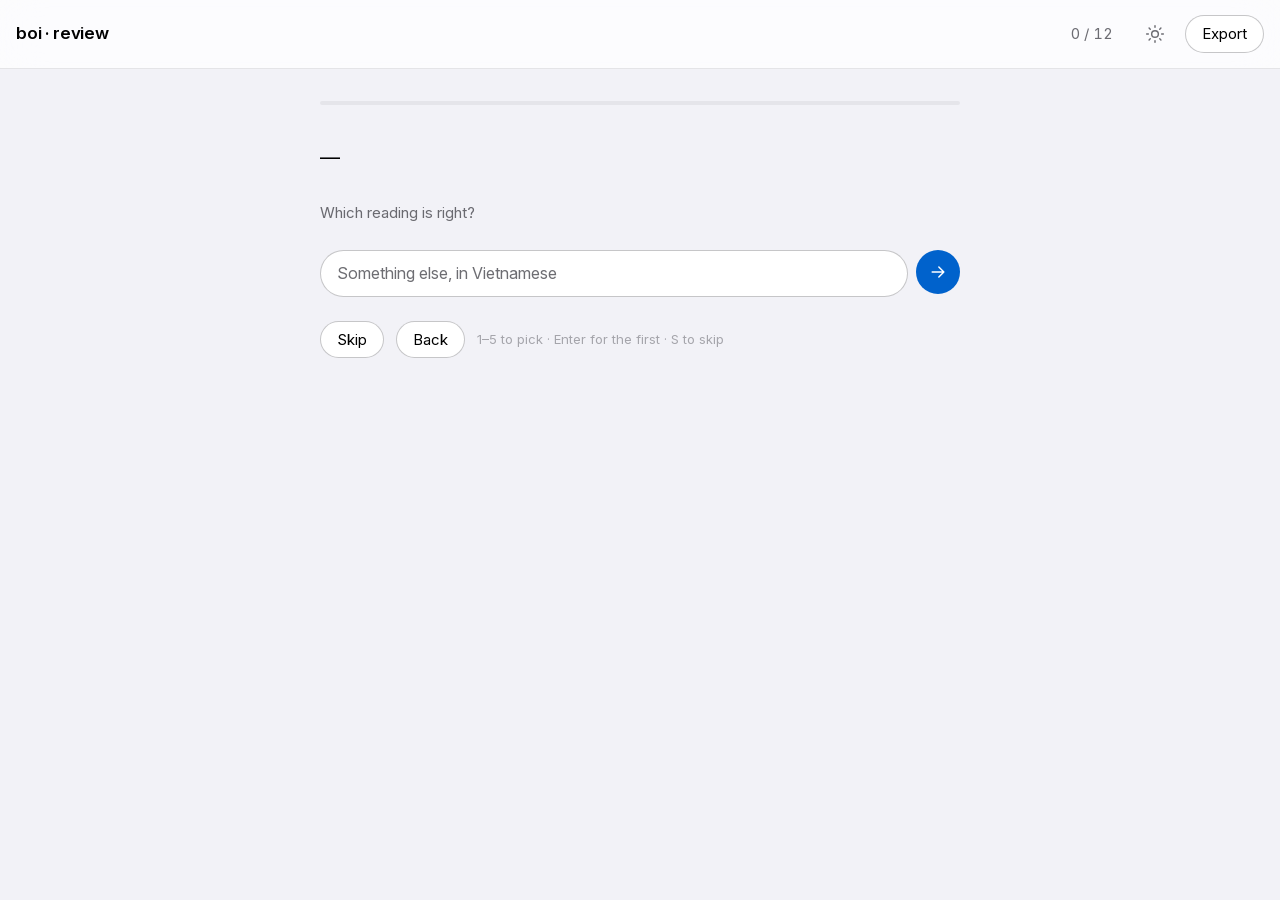
==== app/review/index.html @ c4fe8d54 "A review tool, because I cannot do the reviewing The sheet needs a native ear and I do not have one." ====
<!DOCTYPE html>
<html lang="en">
<head>
<meta charset="utf-8">
<meta name="viewport" content="width=device-width, initial-scale=1">
<title>boi · review</title>
<meta name="color-scheme" content="light dark">
<meta name="theme-color" content="#f2f2f7" media="(prefers-color-scheme: light)">
<meta name="theme-color" content="#000000" media="(prefers-color-scheme: dark)">
<link rel="preload" href="../fonts/inter-vi.woff2" as="font" type="font/woff2" crossorigin>
<link rel="stylesheet" href="../styles/tokens.css">
<link rel="stylesheet" href="../styles/app.css">
<link rel="stylesheet" href="./review.css">
<link rel="icon" href="data:image/svg+xml,<svg xmlns='http://www.w3.org/2000/svg' viewBox='0 0 32 32'><text y='25' x='3' font-size='26' font-family='-apple-system,system-ui,sans-serif' font-weight='600'>b</text></svg>">
</head>
<body>

<header class="toolbar">
  <h1 class="wordmark">boi · review</h1>
  <p class="progress"><output id="count">0 / 0</output></p>
  <button type="button" class="icon-button" id="theme" data-theme="auto" aria-label="Appearance: auto. Change it.">
    <svg viewBox="0 0 24 24" fill="none" stroke="currentColor" stroke-width="1.75" stroke-linecap="round" stroke-linejoin="round" aria-hidden="true">
      <circle cx="12" cy="12" r="4"/>
      <path d="M12 2v2m0 16v2M4.9 4.9l1.4 1.4m11.4 11.4 1.4 1.4M2 12h2m16 0h2M4.9 19.1l1.4-1.4M17.7 6.3l1.4-1.4"/>
    </svg>
  </button>
  <button type="button" class="chip" id="export">Export</button>
</header>

<div class="scroll-edge" aria-hidden="true"></div>

<main>
  <div class="bar"><div id="fill"></div></div>

  <section id="card" class="card" aria-live="polite">
    <p class="tagline"><span id="tags"></span></p>
    <h2 id="word">—</h2>
    <p class="phones" id="phones"></p>

    <p class="prompt">Which reading is right?</p>
    <ul class="choices" id="choices"></ul>

    <form id="other" class="other">
      <label class="visually-hidden" for="custom">Something else</label>
      <input id="custom" type="text" lang="vi" spellcheck="false" placeholder="Something else, in Vietnamese">
      <button type="submit" class="submit" aria-label="Use this reading">
        <svg viewBox="0 0 24 24" fill="none" stroke="currentColor" stroke-width="1.75" stroke-linecap="round" stroke-linejoin="round" aria-hidden="true"><path d="M5 12h14M13 6l6 6-6 6"/></svg>
      </button>
    </form>
    <p class="error" id="error" hidden></p>

    <div class="row">
      <button type="button" class="chip" id="skip">Skip</button>
      <button type="button" class="chip" id="back">Back</button>
      <span class="hint">1–5 to pick · Enter for the first · S to skip</span>
    </div>
  </section>

  <section id="done" class="card" hidden>
    <h2>That is the sheet</h2>
    <p class="state">Export it, drop it over <code>data/review/sheet_001.csv</code>, then run
      <code>uv run scripts/merge_review.py data/review/sheet_001.csv</code>.</p>
    <button type="button" class="chip" id="export2">Export</button>
  </section>
</main>

<script src="./review.js" type="module"></script>
</body>
</html>
---- app/styles/tokens.css ----
/* Design tokens, resolved from the owner's Notion UIUX spec (SPEC-001 Core).
   Values are Apple's published system colours and iOS text styles. Four
   colour variants: light, dark, and each at increased contrast. See
   docs/DESIGN.md. Nothing below is used directly by components except through
   a semantic name. */

:root {
  /* Type ------------------------------------------------------------ */
  --font-ui: -apple-system, BlinkMacSystemFont, "Inter", system-ui, sans-serif;
  --font-mono: ui-monospace, SFMono-Regular, Menlo, Consolas, monospace;

  /* Apple iOS text styles. size / line-height / weight / tracking */
  --text-display: clamp(2.5rem, 7.5vw, 4.25rem);
  --leading-display: 1.04;
  --tracking-display: -0.03em;

  --text-large-title: 2.125rem;  --leading-large-title: 1.206;
  --text-title-1: 1.75rem;       --leading-title-1: 1.214;
  --text-title-2: 1.375rem;      --leading-title-2: 1.273;
  --text-title-3: 1.25rem;       --leading-title-3: 1.25;
  --text-headline: 1.0625rem;    --leading-headline: 1.294;
  --text-body: 1.0625rem;        --leading-body: 1.294;
  --text-callout: 1rem;          --leading-callout: 1.3125;
  --text-subheadline: 0.9375rem; --leading-subheadline: 1.333;
  --text-footnote: 0.8125rem;    --leading-footnote: 1.385;
  --text-caption-1: 0.75rem;     --leading-caption-1: 1.333;
  --text-caption-2: 0.6875rem;   --leading-caption-2: 1.182;

  /* Space: base 4, rhythm 8 ----------------------------------------- */
  --space-1: 0.25rem;  --space-2: 0.5rem;  --space-3: 0.75rem;
  --space-4: 1rem;     --space-6: 1.5rem;  --space-8: 2rem;
  --space-12: 3rem;    --space-16: 4rem;

  /* Radius. Children are concentric: parent radius minus padding ----- */
  --radius-capsule: 999px;
  --radius-card: 0.75rem;
  --radius-container: 1.25rem;
  --radius-input: 1.75rem;

  /* Motion ----------------------------------------------------------- */
  --ease: cubic-bezier(0.32, 0.72, 0, 1);
  --duration-state: 180ms;
  --duration-enter: 280ms;
  --duration-moment: 420ms;

  --measure: 42rem;
}

/* Light ------------------------------------------------------------- */
:root {
  color-scheme: light;
  --bg: #f2f2f7;
  --bg-elevated: #ffffff;
  --bg-sunken: #e5e5ea;
  --label: #000000;
  /* Apple's secondaryLabel is 0.6, which measures 3.45:1 on white and fails
     WCAG AA for body and placeholder text. SPEC-001 puts accessibility above
     every other rule, so light mode uses 0.75 (5.2:1). Dark mode keeps
     Apple's 0.6, which already measures 6.0:1 on #1C1C1E. */
  --label-secondary: rgba(60, 60, 67, 0.75);
  --label-tertiary: rgba(60, 60, 67, 0.42);
  --separator: rgba(60, 60, 67, 0.29);
  /* Three accent roles, split by what WCAG asks of each. --accent is
     Apple's systemBlue and is used only for non-text UI (rings, borders),
     where 3:1 is the bar. White text on that blue measures 4.02:1, and blue
     text on white 4.02:1, so both fall to darker measured values. */
  --accent: #007aff;
  --accent-text: #0040dd;   /* 7.56:1 on white */
  --accent-fill: #0062cc;   /* white on it, 5.80:1 */
  --accent-wash: rgba(0, 122, 255, 0.1);
  --destructive: #ff3b30;
  --destructive-wash: rgba(255, 59, 48, 0.1);
  --success: #34c759;
  --warning: #ff9500;
  --warning-wash: rgba(255, 149, 0, 0.14);
  --warning-label: #8a4b00;

  --material: rgba(255, 255, 255, 0.72);
  --material-opaque: #f7f7fa;
  --material-border: rgba(60, 60, 67, 0.12);
  --popover-border: transparent;

  --shadow-1: 0 1px 2px rgba(0, 0, 0, 0.04), 0 1px 1px rgba(0, 0, 0, 0.03);
  --shadow-2: 0 1px 3px rgba(0, 0, 0, 0.06), 0 8px 24px -8px rgba(0, 0, 0, 0.1);
  --shadow-3: 0 2px 6px rgba(0, 0, 0, 0.08), 0 16px 48px -12px rgba(0, 0, 0, 0.18);
}

@media (prefers-contrast: more) {
  :root {
    --label-secondary: rgba(60, 60, 67, 0.88);
    --label-tertiary: rgba(60, 60, 67, 0.56);
    --separator: rgba(60, 60, 67, 0.42);
    --accent: #0040dd;
    --accent-text: #00309f;
    --accent-fill: #00309f;
    --accent-wash: rgba(0, 64, 221, 0.12);
    --destructive: #d70015;
    --success: #248a3d;
    --warning: #c93400;
    --warning-label: #7a2000;
    --material-border: rgba(60, 60, 67, 0.3);
    --popover-border: rgba(60, 60, 67, 0.3);
  }
}

/* Dark -------------------------------------------------------------- */
@media (prefers-color-scheme: dark) {
  :root {
    color-scheme: dark;
    --bg: #000000;
    --bg-elevated: #1c1c1e;
    --bg-sunken: #2c2c2e;
    --label: #ffffff;
    --label-secondary: rgba(235, 235, 245, 0.6);
    --label-tertiary: rgba(235, 235, 245, 0.3);
    --separator: rgba(84, 84, 88, 0.65);
    --accent: #0a84ff;
    --accent-text: #0a84ff;   /* 4.66:1 on #1c1c1e */
    --accent-fill: #0062cc;   /* white on it, 5.80:1 */
    --accent-wash: rgba(10, 132, 255, 0.18);
    --destructive: #ff453a;
    --destructive-wash: rgba(255, 69, 58, 0.18);
    --success: #30d158;
    --warning: #ff9f0a;
    --warning-wash: rgba(255, 159, 10, 0.18);
    --warning-label: #ffc46b;

    --material: rgba(28, 28, 30, 0.72);
    --material-opaque: #161618;
    --material-border: rgba(235, 235, 245, 0.12);
    --popover-border: rgba(235, 235, 245, 0.14);

    --shadow-1: 0 1px 2px rgba(0, 0, 0, 0.5);
    --shadow-2: 0 1px 3px rgba(0, 0, 0, 0.6), 0 8px 24px -8px rgba(0, 0, 0, 0.7);
    --shadow-3: 0 2px 6px rgba(0, 0, 0, 0.7), 0 16px 48px -12px rgba(0, 0, 0, 0.8);
  }

  @media (prefers-contrast: more) {
    :root {
      --label-secondary: rgba(235, 235, 245, 0.74);
      --label-tertiary: rgba(235, 235, 245, 0.48);
      --separator: rgba(235, 235, 245, 0.78);
      --accent: #409cff;
      --accent-text: #409cff;
      --accent-fill: #0052ab;
      --accent-wash: rgba(64, 156, 255, 0.22);
      --destructive: #ff6961;
      --success: #30db5b;
      --warning: #ffb340;
      --warning-label: #ffd79a;
      --material-border: rgba(235, 235, 245, 0.3);
      --popover-border: rgba(235, 235, 245, 0.3);
    }
  }
}

/* Manual override from the toolbar, same values as the queries above. */
:root[data-theme="light"] { color-scheme: light; }
:root[data-theme="dark"] {
  color-scheme: dark;
  --bg: #000000;
  --bg-elevated: #1c1c1e;
  --bg-sunken: #2c2c2e;
  --label: #ffffff;
  --label-secondary: rgba(235, 235, 245, 0.6);
  --label-tertiary: rgba(235, 235, 245, 0.3);
  --separator: rgba(84, 84, 88, 0.65);
  --accent: #0a84ff;
  --accent-text: #0a84ff;
  --accent-fill: #0062cc;
  --accent-wash: rgba(10, 132, 255, 0.18);
  --destructive: #ff453a;
  --destructive-wash: rgba(255, 69, 58, 0.18);
  --success: #30d158;
  --warning: #ff9f0a;
  --warning-wash: rgba(255, 159, 10, 0.18);
  --warning-label: #ffc46b;
  --material: rgba(28, 28, 30, 0.72);
  --material-opaque: #161618;
  --material-border: rgba(235, 235, 245, 0.12);
  --popover-border: rgba(235, 235, 245, 0.14);
  --shadow-1: 0 1px 2px rgba(0, 0, 0, 0.5);
  --shadow-2: 0 1px 3px rgba(0, 0, 0, 0.6), 0 8px 24px -8px rgba(0, 0, 0, 0.7);
  --shadow-3: 0 2px 6px rgba(0, 0, 0, 0.7), 0 16px 48px -12px rgba(0, 0, 0, 0.8);
}
---- app/styles/app.css ----
@font-face {
  font-family: "Inter";
  font-style: normal;
  font-weight: 100 900;
  font-display: swap;
  src: url("../fonts/inter-vi.woff2") format("woff2");
}

*, *::before, *::after { box-sizing: border-box; }

[hidden] { display: none !important; }

html { -webkit-text-size-adjust: 100%; }

body {
  margin: 0;
  min-height: 100dvh;
  display: flex;
  flex-direction: column;
  background: var(--bg);
  color: var(--label);
  font-family: var(--font-ui);
  font-size: var(--text-body);
  line-height: var(--leading-body);
  font-feature-settings: "ss01";
  -webkit-font-smoothing: antialiased;
}

/* Browser surfaces belong to the design, not to the browser. */
::selection { background: var(--accent-wash); color: var(--label); }
:where(input, textarea) { caret-color: var(--accent); }
:where(a, button, input, [tabindex]):focus-visible {
  outline: 2px solid var(--accent);
  outline-offset: 2px;
  border-radius: var(--radius-capsule);
}
* { scrollbar-width: thin; scrollbar-color: var(--label-tertiary) transparent; }
::-webkit-scrollbar { width: 11px; height: 11px; }
::-webkit-scrollbar-thumb {
  background: var(--label-tertiary);
  border: 3px solid transparent;
  border-radius: var(--radius-capsule);
  background-clip: content-box;
}
::-webkit-scrollbar-thumb:hover { background: var(--label-secondary); background-clip: content-box; }

.visually-hidden {
  position: absolute; width: 1px; height: 1px; margin: -1px;
  padding: 0; overflow: hidden; clip-path: inset(50%); white-space: nowrap;
}

/* Toolbar: the one glass element on the page ------------------------- */
.toolbar {
  position: sticky;
  top: 0;
  z-index: 20;
  display: flex;
  align-items: center;
  gap: var(--space-2);
  padding: var(--space-3) var(--space-4);
  background: var(--material-opaque);
  border-bottom: 1px solid var(--material-border);
}

@supports (backdrop-filter: blur(1px)) {
  .toolbar {
    background: var(--material);
    backdrop-filter: blur(20px) saturate(180%);
    -webkit-backdrop-filter: blur(20px) saturate(180%);
  }
}

@media (prefers-reduced-transparency: reduce) {
  .toolbar { background: var(--material-opaque); backdrop-filter: none; -webkit-backdrop-filter: none; }
}

.wordmark {
  margin: 0 auto 0 0;
  font-size: var(--text-headline);
  font-weight: 600;
  letter-spacing: -0.01em;
}

/* Scroll edge effect: content fades out under the bar. */
.scroll-edge {
  position: sticky;
  top: calc(var(--space-3) * 2 + var(--leading-headline) * var(--text-headline));
  z-index: 10;
  height: var(--space-6);
  margin-bottom: calc(var(--space-6) * -1);
  background: linear-gradient(var(--bg), transparent);
  pointer-events: none;
}

/* Controls ----------------------------------------------------------- */
.icon-button {
  display: inline-grid;
  place-items: center;
  width: 44px;
  height: 44px;
  padding: 0;
  border: 0;
  border-radius: var(--radius-capsule);
  background: transparent;
  color: var(--label-secondary);
  cursor: pointer;
  transition: background var(--duration-state) var(--ease),
              color var(--duration-state) var(--ease);
}
.icon-button:hover { background: var(--accent-wash); color: var(--accent-text); }
.icon-button:active { transform: scale(0.94); }
.icon-button svg { width: 20px; height: 20px; }

main {
  flex: 1 0 auto;
  width: 100%;
  max-width: var(--measure);
  margin-inline: auto;
  padding: var(--space-8) var(--space-4) var(--space-12);
}

/* Search ------------------------------------------------------------- */
.search { position: relative; }

.search-field {
  display: flex;
  align-items: center;
  gap: var(--space-2);
  padding: var(--space-2) var(--space-2) var(--space-2) var(--space-4);
  background: var(--bg-elevated);
  border: 1px solid var(--separator);
  border-radius: var(--radius-input);
  box-shadow: var(--shadow-1);
  transition: border-color var(--duration-state) var(--ease),
              box-shadow var(--duration-state) var(--ease);
}
.search-field:focus-within {
  border-color: var(--accent);
  box-shadow: var(--shadow-1), 0 0 0 4px var(--accent-wash);
}
.search-field > svg { flex: none; width: 20px; height: 20px; color: var(--label-secondary); }

#word {
  flex: 1 1 auto;
  min-width: 0;
  padding: var(--space-2) 0;
  border: 0;
  background: none;
  color: inherit;
  font: inherit;
  font-size: var(--text-title-3);
}
#word::placeholder { color: var(--label-secondary); }
#word:focus { outline: none; }

/* Concentric: field radius 28 minus 8 padding = 20 */
.submit {
  flex: none;
  display: inline-grid;
  place-items: center;
  width: 44px;
  height: 44px;
  border: 0;
  border-radius: calc(var(--radius-input) - var(--space-2));
  background: var(--accent-fill);
  color: #fff;
  cursor: pointer;
  transition: opacity var(--duration-state) var(--ease),
              transform var(--duration-state) var(--ease);
}
.submit:hover { opacity: 0.88; }
.submit:active { transform: scale(0.94); }
.submit:disabled { background: var(--bg-sunken); color: var(--label-tertiary); cursor: default; }
.submit svg { width: 20px; height: 20px; }

/* Suggestions -------------------------------------------------------- */
.suggestions {
  position: absolute;
  inset-inline: 0;
  top: calc(100% + var(--space-2));
  z-index: 15;
  margin: 0;
  padding: var(--space-1);
  list-style: none;
  max-height: 17rem;
  overflow-y: auto;
  overscroll-behavior: contain;
  background: var(--bg-elevated);
  border: 1px solid var(--popover-border);
  border-radius: var(--radius-container);
  box-shadow: var(--shadow-3);
}
.suggestions:not([hidden]) { animation: lift var(--duration-enter) var(--ease); }
.suggestions li {
  display: flex;
  align-items: baseline;
  gap: var(--space-3);
  /* Concentric: container 20 minus 4 padding = 16 */
  padding: var(--space-2) var(--space-3);
  border-radius: calc(var(--radius-container) - var(--space-1));
  cursor: pointer;
}
.suggestions li[aria-selected="true"] { background: var(--accent-wash); }
.suggestions .s-word { font-weight: 500; }
.suggestions .s-read { margin-left: auto; color: var(--label-secondary); font-size: var(--text-subheadline); }

/* Examples (empty state) --------------------------------------------- */
.examples { margin-top: var(--space-8); }
.examples p { margin: 0 0 var(--space-3); color: var(--label-secondary); font-size: var(--text-subheadline); }
.chips { display: flex; flex-wrap: wrap; gap: var(--space-2); margin: 0; padding: 0; list-style: none; }
.chip {
  padding: var(--space-2) var(--space-4);
  min-height: 36px;
  border: 1px solid var(--separator);
  border-radius: var(--radius-capsule);
  background: var(--bg-elevated);
  color: var(--label);
  font: inherit;
  font-size: var(--text-subheadline);
  cursor: pointer;
  transition: background var(--duration-state) var(--ease),
              border-color var(--duration-state) var(--ease);
}
.chip:hover { background: var(--accent-wash); border-color: var(--accent); color: var(--accent-text); }

/* Result ------------------------------------------------------------- */
.result { margin-top: var(--space-8); }

.reading {
  margin: 0;
  font-size: var(--text-display);
  line-height: var(--leading-display);
  letter-spacing: var(--tracking-display);
  font-weight: 600;
  text-wrap: balance;
}

.syllables {
  display: flex;
  flex-wrap: wrap;
  gap: var(--space-2);
  margin: var(--space-6) 0 0;
  padding: 0;
  list-style: none;
}
.syllable {
  padding: var(--space-2) var(--space-4);
  background: var(--bg-elevated);
  border: 1px solid var(--separator);
  border-radius: var(--radius-card);
  text-align: center;
  transition: background var(--duration-state) var(--ease),
              border-color var(--duration-state) var(--ease);
}
.syllable:hover { background: var(--accent-wash); border-color: var(--accent); }
.syllable b { display: block; font-size: var(--text-title-3); font-weight: 600; }
.syllable span {
  display: block;
  margin-top: var(--space-1);
  color: var(--label-secondary);
  font-size: var(--text-caption-1);
}

/* The other reading, quiet but in the open. */
.second {
  display: flex;
  flex-wrap: wrap;
  align-items: center;
  gap: var(--space-3);
  margin-top: var(--space-4);
  color: var(--label-secondary);
  font-size: var(--text-subheadline);
}
.second button {
  min-height: 36px;
  padding: var(--space-1) var(--space-4);
  border: 1px solid var(--separator);
  border-radius: var(--radius-capsule);
  background: var(--bg-elevated);
  color: var(--label);
  font: inherit;
  font-size: var(--text-callout);
  cursor: pointer;
  transition: background var(--duration-state) var(--ease),
              border-color var(--duration-state) var(--ease);
}
.second button:hover { background: var(--accent-wash); border-color: var(--accent); color: var(--accent-text); }

/* Emphasis is a wash plus same-tone text, never a rule or a symbol. */
.note {
  display: flex;
  flex-wrap: wrap;
  align-items: baseline;
  gap: var(--space-2);
  margin-top: var(--space-6);
  padding: var(--space-3) var(--space-4);
  border-radius: var(--radius-card);
  font-size: var(--text-subheadline);
}
.note--agree { background: var(--accent-wash); color: var(--accent-text); }
.note--differ { background: var(--warning-wash); color: var(--warning-label); }
.note--spelled { background: var(--bg-sunken); color: var(--label-secondary); }
.note b { font-weight: 600; }
.note .note-label { font-weight: 500; }

/* Source panel ------------------------------------------------------- */
.source { margin-top: var(--space-6); }
.source summary {
  display: flex;
  align-items: center;
  gap: var(--space-2);
  padding: var(--space-2) 0;
  min-height: 44px;
  color: var(--label-secondary);
  font-size: var(--text-subheadline);
  cursor: pointer;
  list-style: none;
}
.source summary::-webkit-details-marker { display: none; }
.source summary:hover { color: var(--accent-text); }
.source summary svg { width: 16px; height: 16px; transition: transform var(--duration-state) var(--ease); }
.source[open] summary svg { transform: rotate(90deg); }

.source dl {
  display: grid;
  grid-template-columns: minmax(6rem, auto) 1fr;
  gap: var(--space-3) var(--space-4);
  margin: var(--space-2) 0 0;
  padding: var(--space-4);
  background: var(--bg-elevated);
  border: 1px solid var(--separator);
  border-radius: var(--radius-card);
  font-size: var(--text-subheadline);
}
.source dt { color: var(--label-secondary); }
.source dd { margin: 0; }
.source .phones { font-family: var(--font-mono); font-variant-numeric: tabular-nums; letter-spacing: 0.01em; }
.source .alts { display: flex; flex-wrap: wrap; gap: var(--space-2); }
.source .alts button {
  padding: var(--space-1) var(--space-3);
  border: 1px solid var(--separator);
  border-radius: var(--radius-capsule);
  background: none;
  color: inherit;
  font: inherit;
  font-size: var(--text-footnote);
  cursor: pointer;
}
.source .alts button:hover { background: var(--accent-wash); border-color: var(--accent); color: var(--accent-text); }
.source .tags { color: var(--label-secondary); font-family: var(--font-mono); font-size: var(--text-footnote); }

/* Empty, missing and loading ----------------------------------------- */
.state {
  margin-top: var(--space-8);
  max-width: 48ch;
  color: var(--label-secondary);
  font-size: var(--text-callout);
  line-height: 1.5;
}
.state b { color: var(--label); font-weight: 600; }

.skeleton {
  height: calc(var(--text-display) * var(--leading-display));
  border-radius: var(--radius-card);
  background: linear-gradient(90deg, var(--bg-sunken) 25%, var(--bg-elevated) 50%, var(--bg-sunken) 75%);
  background-size: 200% 100%;
  animation: sweep 1.2s linear infinite;
}

footer {
  flex: none;
  width: 100%;
  max-width: var(--measure);
  margin: var(--space-12) auto 0;
  padding: var(--space-6) var(--space-4) var(--space-8);
  border-top: 1px solid var(--separator);
  color: var(--label-secondary);
  font-size: var(--text-footnote);
  line-height: 1.5;
}
footer p { margin: 0 0 var(--space-2); max-width: 60ch; }
footer #count { font-variant-numeric: tabular-nums; }
footer a {
  display: inline-block;
  padding-block: var(--space-1);
  color: var(--accent-text);
  text-underline-offset: 0.2em;
}

/* The one authored moment: the result composing ---------------------- */
@keyframes rise {
  from { opacity: 0; transform: translateY(8px); }
  to { opacity: 1; transform: none; }
}
@keyframes sharpen {
  from { opacity: 0; filter: blur(6px); transform: translateY(6px); }
  to { opacity: 1; filter: blur(0); transform: none; }
}
@keyframes lift {
  from { opacity: 0; transform: translateY(-4px) scale(0.98); }
  to { opacity: 1; transform: none; }
}
@keyframes sweep { to { background-position: -200% 0; } }

.result[data-fresh] .reading { animation: rise var(--duration-moment) var(--ease) both; }
.result[data-fresh] .syllable {
  animation: sharpen var(--duration-moment) var(--ease) both;
  animation-delay: calc(var(--i) * 55ms + 90ms);
}
.result[data-fresh] .second,
.result[data-fresh] .note,
.result[data-fresh] .source { animation: rise var(--duration-enter) var(--ease) both; animation-delay: 240ms; }

@media (prefers-reduced-motion: reduce) {
  *, *::before, *::after {
    animation-duration: 120ms !important;
    animation-delay: 0ms !important;
    transition-duration: 120ms !important;
  }
  @keyframes rise { from { opacity: 0; } to { opacity: 1; } }
  @keyframes sharpen { from { opacity: 0; } to { opacity: 1; } }
  @keyframes lift { from { opacity: 0; } to { opacity: 1; } }
  .skeleton { animation: none; }
  .icon-button:active, .submit:active { transform: none; }
}

@media (max-width: 30rem) {
  main { padding-top: var(--space-6); }
  .syllable { flex: 1 1 auto; }
  .source dl { grid-template-columns: 1fr; gap: var(--space-1) 0; }
  .source dt { margin-top: var(--space-2); }
}
---- app/review/review.css ----
.progress { margin: 0 var(--space-3) 0 0; color: var(--label-secondary); font-size: var(--text-subheadline); font-variant-numeric: tabular-nums; }

.bar { height: 4px; border-radius: var(--radius-capsule); background: var(--bg-sunken); overflow: hidden; }
.bar > div { height: 100%; width: 0; background: var(--accent); transition: width var(--duration-enter) var(--ease); }

.card { margin-top: var(--space-8); }
.tagline { margin: 0 0 var(--space-2); color: var(--label-secondary); font-family: var(--font-mono); font-size: var(--text-footnote); }
.card h2 { margin: 0; font-size: var(--text-large-title); line-height: var(--leading-large-title); letter-spacing: -0.02em; }
.phones { margin: var(--space-2) 0 0; color: var(--label-secondary); font-family: var(--font-mono); font-size: var(--text-subheadline); font-variant-numeric: tabular-nums; }
.prompt { margin: var(--space-6) 0 var(--space-3); color: var(--label-secondary); font-size: var(--text-subheadline); }

.choices { display: grid; gap: var(--space-2); margin: 0; padding: 0; list-style: none; }
.choices button {
  display: flex; align-items: baseline; gap: var(--space-3); width: 100%;
  min-height: 52px; padding: var(--space-3) var(--space-4);
  border: 1px solid var(--separator); border-radius: var(--radius-card);
  background: var(--bg-elevated); color: var(--label); font: inherit;
  font-size: var(--text-title-3); text-align: left; cursor: pointer;
  transition: background var(--duration-state) var(--ease), border-color var(--duration-state) var(--ease);
}
.choices button:hover { background: var(--accent-wash); border-color: var(--accent); }
.choices kbd {
  flex: none; min-width: 1.5rem; padding: 2px 6px; border-radius: 6px;
  background: var(--bg-sunken); color: var(--label-secondary);
  font: inherit; font-size: var(--text-caption-1); text-align: center;
}
.choices .note { margin-left: auto; color: var(--label-secondary); font-size: var(--text-footnote); }

.other { display: flex; gap: var(--space-2); margin-top: var(--space-4); }
.other input {
  flex: 1; min-width: 0; padding: var(--space-3) var(--space-4);
  border: 1px solid var(--separator); border-radius: var(--radius-capsule);
  background: var(--bg-elevated); color: inherit; font: inherit; font-size: var(--text-callout);
}
.other input::placeholder { color: var(--label-secondary); }
.other input:focus { outline: none; border-color: var(--accent); box-shadow: 0 0 0 4px var(--accent-wash); }
.other .submit { border-radius: var(--radius-capsule); }

.error { margin: var(--space-3) 0 0; padding: var(--space-3) var(--space-4); border-radius: var(--radius-card); background: var(--destructive-wash); color: var(--destructive); font-size: var(--text-subheadline); }

.row { display: flex; flex-wrap: wrap; align-items: center; gap: var(--space-3); margin-top: var(--space-6); }
.hint { color: var(--label-tertiary); font-size: var(--text-footnote); }
.card code { font-family: var(--font-mono); font-size: 0.92em; }
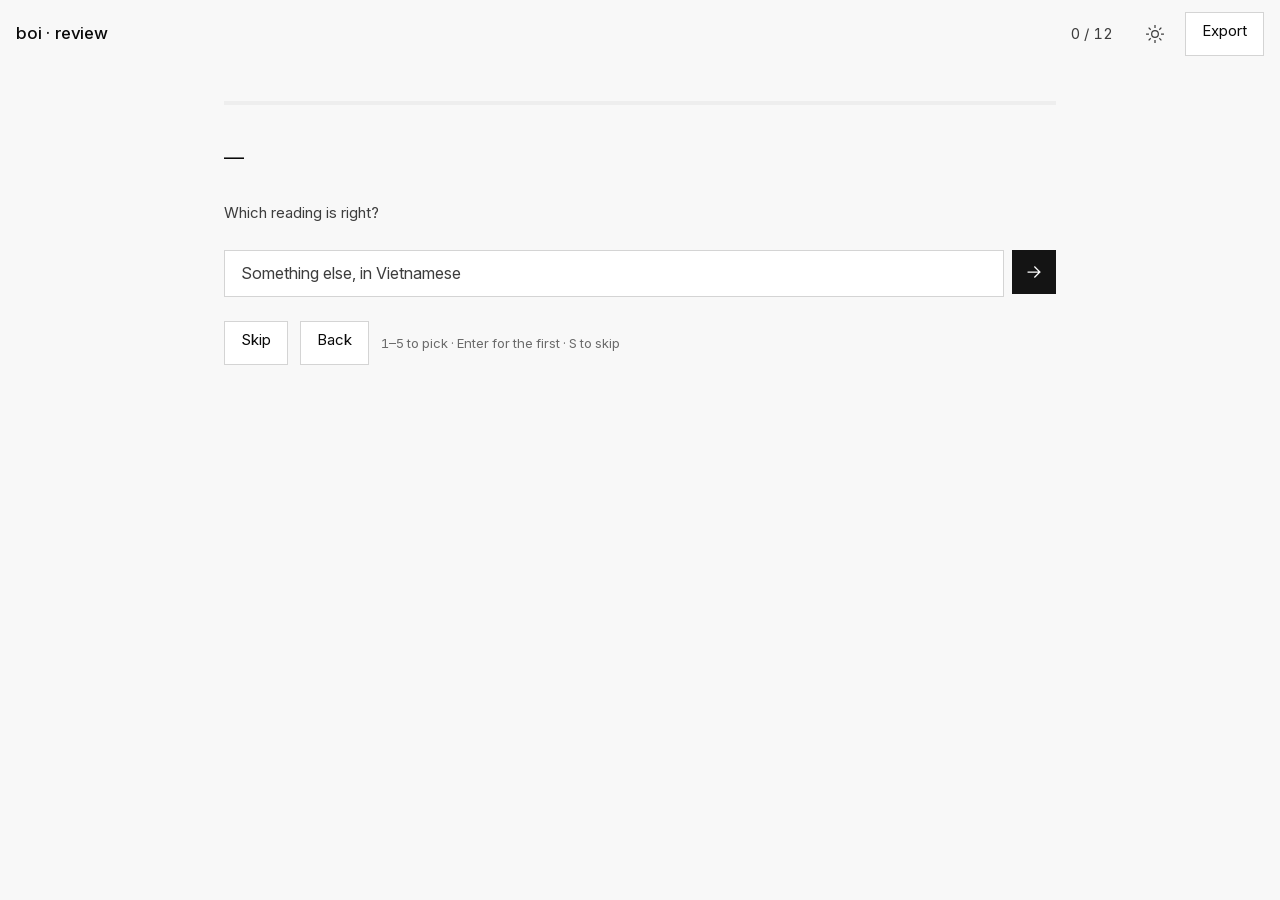
==== commit c177d2d1: "feat(app): adopt the flat ledger look of the QE apps The page and the review tool now look like the " ====
--- a/app/review/index.html
+++ b/app/review/index.html
@@ -5,7 +5,7 @@
 <meta name="viewport" content="width=device-width, initial-scale=1">
 <title>boi · review</title>
 <meta name="color-scheme" content="light dark">
-<meta name="theme-color" content="#f2f2f7" media="(prefers-color-scheme: light)">
+<meta name="theme-color" content="#f8f8f8" media="(prefers-color-scheme: light)">
 <meta name="theme-color" content="#000000" media="(prefers-color-scheme: dark)">
 <link rel="preload" href="../fonts/inter-vi.woff2" as="font" type="font/woff2" crossorigin>
 <link rel="stylesheet" href="../styles/tokens.css">
@@ -19,15 +19,13 @@
   <h1 class="wordmark">boi · review</h1>
   <p class="progress"><output id="count">0 / 0</output></p>
   <button type="button" class="icon-button" id="theme" data-theme="auto" aria-label="Appearance: auto. Change it.">
-    <svg viewBox="0 0 24 24" fill="none" stroke="currentColor" stroke-width="1.75" stroke-linecap="round" stroke-linejoin="round" aria-hidden="true">
+    <svg viewBox="0 0 24 24" fill="none" stroke="currentColor" stroke-width="1.5" stroke-linecap="square" stroke-linejoin="miter" aria-hidden="true">
       <circle cx="12" cy="12" r="4"/>
       <path d="M12 2v2m0 16v2M4.9 4.9l1.4 1.4m11.4 11.4 1.4 1.4M2 12h2m16 0h2M4.9 19.1l1.4-1.4M17.7 6.3l1.4-1.4"/>
     </svg>
   </button>
   <button type="button" class="chip" id="export">Export</button>
 </header>
-
-<div class="scroll-edge" aria-hidden="true"></div>
 
 <main>
   <div class="bar"><div id="fill"></div></div>
@@ -44,7 +42,7 @@
       <label class="visually-hidden" for="custom">Something else</label>
       <input id="custom" type="text" lang="vi" spellcheck="false" placeholder="Something else, in Vietnamese">
       <button type="submit" class="submit" aria-label="Use this reading">
-        <svg viewBox="0 0 24 24" fill="none" stroke="currentColor" stroke-width="1.75" stroke-linecap="round" stroke-linejoin="round" aria-hidden="true"><path d="M5 12h14M13 6l6 6-6 6"/></svg>
+        <svg viewBox="0 0 24 24" fill="none" stroke="currentColor" stroke-width="1.5" stroke-linecap="square" stroke-linejoin="miter" aria-hidden="true"><path d="M5 12h14M13 6l6 6-6 6"/></svg>
       </button>
     </form>
     <p class="error" id="error" hidden></p>
--- a/app/styles/tokens.css
+++ b/app/styles/tokens.css
@@ -1,8 +1,9 @@
-/* Design tokens, resolved from the owner's Notion UIUX spec (SPEC-001 Core).
-   Values are Apple's published system colours and iOS text styles. Four
-   colour variants: light, dark, and each at increased contrast. See
-   docs/DESIGN.md. Nothing below is used directly by components except through
-   a semantic name. */
+/* Design tokens. Behaviour follows the owner's Notion UIUX spec (SPEC-001
+   Core, SPEC-002 Web); the look is the flat "achromatic ledger" the owner's
+   QE apps moved to, which replaces SPEC-001's glass and rounded corners:
+   square corners, 1px rules, no glass, no shadow, chrome without colour, one
+   hue for data. Four colour variants: light, dark, and each at increased
+   contrast. See docs/DESIGN.md. Components use only these semantic names. */
 
 :root {
   /* Type ------------------------------------------------------------ */
@@ -31,155 +32,64 @@
   --space-4: 1rem;     --space-6: 1.5rem;  --space-8: 2rem;
   --space-12: 3rem;    --space-16: 4rem;
 
-  /* Radius. Children are concentric: parent radius minus padding ----- */
-  --radius-capsule: 999px;
-  --radius-card: 0.75rem;
-  --radius-container: 1.25rem;
-  --radius-input: 1.75rem;
-
-  /* Motion ----------------------------------------------------------- */
-  --ease: cubic-bezier(0.32, 0.72, 0, 1);
-  --duration-state: 180ms;
-  --duration-enter: 280ms;
-  --duration-moment: 420ms;
+  /* Motion: 120ms for state, 200ms for anything that opens, 280ms at most */
+  --ease: cubic-bezier(0.16, 1, 0.3, 1);
+  --duration-state: 120ms;
+  --duration-enter: 200ms;
+  --duration-moment: 280ms;
 
   --measure: 42rem;
 }
 
-/* Light ------------------------------------------------------------- */
+/* Colour: light-dark() follows color-scheme, which the system sets and the
+   appearance toggle overrides, so one list serves both. */
+:root { color-scheme: light dark; }
+:root[data-theme="light"] { color-scheme: light; }
+:root[data-theme="dark"] { color-scheme: dark; }
+
 :root {
-  color-scheme: light;
-  --bg: #f2f2f7;
-  --bg-elevated: #ffffff;
-  --bg-sunken: #e5e5ea;
-  --label: #000000;
-  /* Apple's secondaryLabel is 0.6, which measures 3.45:1 on white and fails
-     WCAG AA for body and placeholder text. SPEC-001 puts accessibility above
-     every other rule, so light mode uses 0.75 (5.2:1). Dark mode keeps
-     Apple's 0.6, which already measures 6.0:1 on #1C1C1E. */
-  --label-secondary: rgba(60, 60, 67, 0.75);
-  --label-tertiary: rgba(60, 60, 67, 0.42);
-  --separator: rgba(60, 60, 67, 0.29);
-  /* Three accent roles, split by what WCAG asks of each. --accent is
-     Apple's systemBlue and is used only for non-text UI (rings, borders),
-     where 3:1 is the bar. White text on that blue measures 4.02:1, and blue
-     text on white 4.02:1, so both fall to darker measured values. */
-  --accent: #007aff;
-  --accent-text: #0040dd;   /* 7.56:1 on white */
-  --accent-fill: #0062cc;   /* white on it, 5.80:1 */
-  --accent-wash: rgba(0, 122, 255, 0.1);
-  --destructive: #ff3b30;
-  --destructive-wash: rgba(255, 59, 48, 0.1);
-  --success: #34c759;
-  --warning: #ff9500;
-  --warning-wash: rgba(255, 149, 0, 0.14);
-  --warning-label: #8a4b00;
-
-  --material: rgba(255, 255, 255, 0.72);
-  --material-opaque: #f7f7fa;
-  --material-border: rgba(60, 60, 67, 0.12);
-  --popover-border: transparent;
-
-  --shadow-1: 0 1px 2px rgba(0, 0, 0, 0.04), 0 1px 1px rgba(0, 0, 0, 0.03);
-  --shadow-2: 0 1px 3px rgba(0, 0, 0, 0.06), 0 8px 24px -8px rgba(0, 0, 0, 0.1);
-  --shadow-3: 0 2px 6px rgba(0, 0, 0, 0.08), 0 16px 48px -12px rgba(0, 0, 0, 0.18);
+  --bg: light-dark(#f8f8f8, #000000);
+  --bg-elevated: light-dark(#ffffff, #111111);
+  --bg-sunken: light-dark(#eeeeee, #222222);
+  --rule: light-dark(#f0f0f0, #1a1a1a);
+  --separator: light-dark(#e6e6e6, #2e2e2e);
+  --control: light-dark(#d4d4d4, #444444);
+  --label: light-dark(#0a0a0a, #ffffff);
+  --label-secondary: light-dark(#3d3d3d, #b4b4b4);
+  --label-tertiary: light-dark(#6b6b6b, #949494);
+  /* Ink, not a hue: focus rings, the primary button, a selected control. */
+  --accent: light-dark(#141414, #ffffff);
+  --accent-ink: light-dark(#ffffff, #000000);
+  /* The one hue, for the reading and its parts. */
+  --data: light-dark(#1d5fbf, #5b94e8);
+  --data-wash: light-dark(#e8f0fb, #14243d);
+  --destructive: light-dark(#c4242a, #e55870);
+  --destructive-wash: light-dark(#ffedea, #2c1a20);
+  --success: light-dark(#2d7b31, #3fc07a);
+  --success-wash: light-dark(#dcfae5, #172a1d);
+  --warning: light-dark(#92400e, #dfa13e);
+  --warning-wash: light-dark(#fffbeb, #2a2013);
 }
 
 @media (prefers-contrast: more) {
   :root {
-    --label-secondary: rgba(60, 60, 67, 0.88);
-    --label-tertiary: rgba(60, 60, 67, 0.56);
-    --separator: rgba(60, 60, 67, 0.42);
-    --accent: #0040dd;
-    --accent-text: #00309f;
-    --accent-fill: #00309f;
-    --accent-wash: rgba(0, 64, 221, 0.12);
-    --destructive: #d70015;
-    --success: #248a3d;
-    --warning: #c93400;
-    --warning-label: #7a2000;
-    --material-border: rgba(60, 60, 67, 0.3);
-    --popover-border: rgba(60, 60, 67, 0.3);
+    --bg: light-dark(#ffffff, #000000);
+    --bg-elevated: light-dark(#ffffff, #000000);
+    --bg-sunken: light-dark(#e0e0e0, #2e2e2e);
+    --rule: light-dark(#c4c4c4, #404040);
+    --separator: light-dark(#767676, #8a8a8a);
+    --control: light-dark(#595959, #a6a6a6);
+    --label: light-dark(#000000, #ffffff);
+    --label-secondary: light-dark(#2b2b2b, #dcdcdc);
+    --label-tertiary: light-dark(#3d3d3d, #c8c8c8);
+    --accent: light-dark(#000000, #ffffff);
+    --data: light-dark(#174c99, #8ab4f8);
+    --data-wash: light-dark(#dfeafa, #14243d);
+    --destructive: light-dark(#9f1c21, #ff8a9c);
+    --destructive-wash: light-dark(#ffe3df, #2c1a20);
+    --success: light-dark(#1b5e20, #6fe3a2);
+    --success-wash: light-dark(#d3f5dd, #172a1d);
+    --warning: light-dark(#7a3408, #f5b35c);
+    --warning-wash: light-dark(#fff5d6, #2a2013);
   }
 }
-
-/* Dark -------------------------------------------------------------- */
-@media (prefers-color-scheme: dark) {
-  :root {
-    color-scheme: dark;
-    --bg: #000000;
-    --bg-elevated: #1c1c1e;
-    --bg-sunken: #2c2c2e;
-    --label: #ffffff;
-    --label-secondary: rgba(235, 235, 245, 0.6);
-    --label-tertiary: rgba(235, 235, 245, 0.3);
-    --separator: rgba(84, 84, 88, 0.65);
-    --accent: #0a84ff;
-    --accent-text: #0a84ff;   /* 4.66:1 on #1c1c1e */
-    --accent-fill: #0062cc;   /* white on it, 5.80:1 */
-    --accent-wash: rgba(10, 132, 255, 0.18);
-    --destructive: #ff453a;
-    --destructive-wash: rgba(255, 69, 58, 0.18);
-    --success: #30d158;
-    --warning: #ff9f0a;
-    --warning-wash: rgba(255, 159, 10, 0.18);
-    --warning-label: #ffc46b;
-
-    --material: rgba(28, 28, 30, 0.72);
-    --material-opaque: #161618;
-    --material-border: rgba(235, 235, 245, 0.12);
-    --popover-border: rgba(235, 235, 245, 0.14);
-
-    --shadow-1: 0 1px 2px rgba(0, 0, 0, 0.5);
-    --shadow-2: 0 1px 3px rgba(0, 0, 0, 0.6), 0 8px 24px -8px rgba(0, 0, 0, 0.7);
-    --shadow-3: 0 2px 6px rgba(0, 0, 0, 0.7), 0 16px 48px -12px rgba(0, 0, 0, 0.8);
-  }
-
-  @media (prefers-contrast: more) {
-    :root {
-      --label-secondary: rgba(235, 235, 245, 0.74);
-      --label-tertiary: rgba(235, 235, 245, 0.48);
-      --separator: rgba(235, 235, 245, 0.78);
-      --accent: #409cff;
-      --accent-text: #409cff;
-      --accent-fill: #0052ab;
-      --accent-wash: rgba(64, 156, 255, 0.22);
-      --destructive: #ff6961;
-      --success: #30db5b;
-      --warning: #ffb340;
-      --warning-label: #ffd79a;
-      --material-border: rgba(235, 235, 245, 0.3);
-      --popover-border: rgba(235, 235, 245, 0.3);
-    }
-  }
-}
-
-/* Manual override from the toolbar, same values as the queries above. */
-:root[data-theme="light"] { color-scheme: light; }
-:root[data-theme="dark"] {
-  color-scheme: dark;
-  --bg: #000000;
-  --bg-elevated: #1c1c1e;
-  --bg-sunken: #2c2c2e;
-  --label: #ffffff;
-  --label-secondary: rgba(235, 235, 245, 0.6);
-  --label-tertiary: rgba(235, 235, 245, 0.3);
-  --separator: rgba(84, 84, 88, 0.65);
-  --accent: #0a84ff;
-  --accent-text: #0a84ff;
-  --accent-fill: #0062cc;
-  --accent-wash: rgba(10, 132, 255, 0.18);
-  --destructive: #ff453a;
-  --destructive-wash: rgba(255, 69, 58, 0.18);
-  --success: #30d158;
-  --warning: #ff9f0a;
-  --warning-wash: rgba(255, 159, 10, 0.18);
-  --warning-label: #ffc46b;
-  --material: rgba(28, 28, 30, 0.72);
-  --material-opaque: #161618;
-  --material-border: rgba(235, 235, 245, 0.12);
-  --popover-border: rgba(235, 235, 245, 0.14);
-  --shadow-1: 0 1px 2px rgba(0, 0, 0, 0.5);
-  --shadow-2: 0 1px 3px rgba(0, 0, 0, 0.6), 0 8px 24px -8px rgba(0, 0, 0, 0.7);
-  --shadow-3: 0 2px 6px rgba(0, 0, 0, 0.7), 0 16px 48px -12px rgba(0, 0, 0, 0.8);
-}
--- a/app/styles/app.css
+++ b/app/styles/app.css
@@ -14,6 +14,7 @@
 
 body {
   margin: 0;
+  font-variant-numeric: tabular-nums;
   min-height: 100dvh;
   display: flex;
   flex-direction: column;
@@ -27,29 +28,21 @@
 }
 
 /* Browser surfaces belong to the design, not to the browser. */
-::selection { background: var(--accent-wash); color: var(--label); }
+::selection { background: var(--control); color: var(--label); }
 :where(input, textarea) { caret-color: var(--accent); }
 :where(a, button, input, [tabindex]):focus-visible {
   outline: 2px solid var(--accent);
   outline-offset: 2px;
-  border-radius: var(--radius-capsule);
-}
-* { scrollbar-width: thin; scrollbar-color: var(--label-tertiary) transparent; }
-::-webkit-scrollbar { width: 11px; height: 11px; }
-::-webkit-scrollbar-thumb {
-  background: var(--label-tertiary);
-  border: 3px solid transparent;
-  border-radius: var(--radius-capsule);
-  background-clip: content-box;
-}
-::-webkit-scrollbar-thumb:hover { background: var(--label-secondary); background-clip: content-box; }
+}
+* { border-radius: 0; scrollbar-width: thin; scrollbar-color: var(--control) transparent; }
 
 .visually-hidden {
   position: absolute; width: 1px; height: 1px; margin: -1px;
   padding: 0; overflow: hidden; clip-path: inset(50%); white-space: nowrap;
 }
 
-/* Toolbar: the one glass element on the page ------------------------- */
+/* Toolbar: flat, on the page's ground; its rule appears once the page has
+   scrolled under it (app.js sets .scrolled). */
 .toolbar {
   position: sticky;
   top: 0;
@@ -58,39 +51,31 @@
   align-items: center;
   gap: var(--space-2);
   padding: var(--space-3) var(--space-4);
-  background: var(--material-opaque);
-  border-bottom: 1px solid var(--material-border);
-}
-
-@supports (backdrop-filter: blur(1px)) {
-  .toolbar {
-    background: var(--material);
-    backdrop-filter: blur(20px) saturate(180%);
-    -webkit-backdrop-filter: blur(20px) saturate(180%);
-  }
-}
-
-@media (prefers-reduced-transparency: reduce) {
-  .toolbar { background: var(--material-opaque); backdrop-filter: none; -webkit-backdrop-filter: none; }
-}
-
+  background: var(--bg);
+  border-bottom: 1px solid transparent;
+  transition: border-color var(--duration-state) var(--ease);
+}
+.toolbar.scrolled { border-bottom-color: var(--separator); }
+
+/* The app's one h1, on every view: an app screen names itself in the shell,
+   and the reading on a result is the content under it, not its title. */
 .wordmark {
   margin: 0 auto 0 0;
   font-size: var(--text-headline);
-  font-weight: 600;
+  font-weight: 500;
   letter-spacing: -0.01em;
 }
-
-/* Scroll edge effect: content fades out under the bar. */
-.scroll-edge {
-  position: sticky;
-  top: calc(var(--space-3) * 2 + var(--leading-headline) * var(--text-headline));
-  z-index: 10;
-  height: var(--space-6);
-  margin-bottom: calc(var(--space-6) * -1);
-  background: linear-gradient(var(--bg), transparent);
-  pointer-events: none;
-}
+.wordmark a {
+  display: inline-block;
+  margin-inline-start: calc(var(--space-2) * -1);
+  padding: var(--space-1) var(--space-2);
+  color: inherit;
+  text-decoration: none;
+  transition: background var(--duration-state) var(--ease),
+              color var(--duration-state) var(--ease);
+}
+.wordmark a:hover { background: var(--rule); }
+.wordmark a:active { background: var(--bg-sunken); }
 
 /* Controls ----------------------------------------------------------- */
 .icon-button {
@@ -100,15 +85,14 @@
   height: 44px;
   padding: 0;
   border: 0;
-  border-radius: var(--radius-capsule);
   background: transparent;
   color: var(--label-secondary);
   cursor: pointer;
   transition: background var(--duration-state) var(--ease),
               color var(--duration-state) var(--ease);
 }
-.icon-button:hover { background: var(--accent-wash); color: var(--accent-text); }
-.icon-button:active { transform: scale(0.94); }
+.icon-button:hover { background: var(--rule); color: var(--label); }
+.icon-button:active { background: var(--bg-sunken); }
 .icon-button svg { width: 20px; height: 20px; }
 
 main {
@@ -116,7 +100,7 @@
   width: 100%;
   max-width: var(--measure);
   margin-inline: auto;
-  padding: var(--space-8) var(--space-4) var(--space-12);
+  padding: var(--space-8) var(--space-4) var(--space-8);
 }
 
 /* Search ------------------------------------------------------------- */
@@ -128,16 +112,11 @@
   gap: var(--space-2);
   padding: var(--space-2) var(--space-2) var(--space-2) var(--space-4);
   background: var(--bg-elevated);
-  border: 1px solid var(--separator);
-  border-radius: var(--radius-input);
-  box-shadow: var(--shadow-1);
-  transition: border-color var(--duration-state) var(--ease),
-              box-shadow var(--duration-state) var(--ease);
-}
-.search-field:focus-within {
-  border-color: var(--accent);
-  box-shadow: var(--shadow-1), 0 0 0 4px var(--accent-wash);
-}
+  border: 1px solid var(--control);
+  transition: border-color var(--duration-state) var(--ease);
+}
+/* The field's border and a 1px outline make a 2px ink focus ring. */
+.search-field:focus-within { border-color: var(--accent); outline: 1px solid var(--accent); }
 .search-field > svg { flex: none; width: 20px; height: 20px; color: var(--label-secondary); }
 
 #word {
@@ -153,7 +132,6 @@
 #word::placeholder { color: var(--label-secondary); }
 #word:focus { outline: none; }
 
-/* Concentric: field radius 28 minus 8 padding = 20 */
 .submit {
   flex: none;
   display: inline-grid;
@@ -161,15 +139,13 @@
   width: 44px;
   height: 44px;
   border: 0;
-  border-radius: calc(var(--radius-input) - var(--space-2));
-  background: var(--accent-fill);
-  color: #fff;
-  cursor: pointer;
-  transition: opacity var(--duration-state) var(--ease),
-              transform var(--duration-state) var(--ease);
+  background: var(--accent);
+  color: var(--accent-ink);
+  cursor: pointer;
+  transition: opacity var(--duration-state) var(--ease);
 }
 .submit:hover { opacity: 0.88; }
-.submit:active { transform: scale(0.94); }
+.submit:active { opacity: 0.8; }
 .submit:disabled { background: var(--bg-sunken); color: var(--label-tertiary); cursor: default; }
 .submit svg { width: 20px; height: 20px; }
 
@@ -186,33 +162,46 @@
   overflow-y: auto;
   overscroll-behavior: contain;
   background: var(--bg-elevated);
-  border: 1px solid var(--popover-border);
-  border-radius: var(--radius-container);
-  box-shadow: var(--shadow-3);
+  border: 1px solid var(--control);
 }
 .suggestions:not([hidden]) { animation: lift var(--duration-enter) var(--ease); }
 .suggestions li {
   display: flex;
   align-items: baseline;
   gap: var(--space-3);
-  /* Concentric: container 20 minus 4 padding = 16 */
   padding: var(--space-2) var(--space-3);
-  border-radius: calc(var(--radius-container) - var(--space-1));
-  cursor: pointer;
-}
-.suggestions li[aria-selected="true"] { background: var(--accent-wash); }
+  cursor: pointer;
+}
+.suggestions li:hover { background: var(--rule); }
+.suggestions li[aria-selected="true"] { background: var(--bg-sunken); }
 .suggestions .s-word { font-weight: 500; }
 .suggestions .s-read { margin-left: auto; color: var(--label-secondary); font-size: var(--text-subheadline); }
 
 /* Examples (empty state) --------------------------------------------- */
+/* Says what this is, on the empty page only, where a visitor arrives cold. It
+   follows the examples out of view once there is a result to look at. */
+.lede {
+  margin: 0 0 var(--space-6);
+  font-size: var(--text-large-title);
+  line-height: var(--leading-large-title);
+  font-weight: 500;
+  letter-spacing: -0.02em;
+  text-wrap: balance;
+}
+main:has(#examples[hidden]) .lede { display: none; }
+.opening-word .lede, .opening-word #examples { display: none; }
+
 .examples { margin-top: var(--space-8); }
 .examples p { margin: 0 0 var(--space-3); color: var(--label-secondary); font-size: var(--text-subheadline); }
 .chips { display: flex; flex-wrap: wrap; gap: var(--space-2); margin: 0; padding: 0; list-style: none; }
 .chip {
+  display: flex;
+  flex-direction: column;
+  align-items: flex-start;
+  gap: 2px;
   padding: var(--space-2) var(--space-4);
-  min-height: 36px;
-  border: 1px solid var(--separator);
-  border-radius: var(--radius-capsule);
+  min-height: 44px;           /* Apple's minimum target */
+  border: 1px solid var(--control);
   background: var(--bg-elevated);
   color: var(--label);
   font: inherit;
@@ -221,17 +210,37 @@
   transition: background var(--duration-state) var(--ease),
               border-color var(--duration-state) var(--ease);
 }
-.chip:hover { background: var(--accent-wash); border-color: var(--accent); color: var(--accent-text); }
+.chip:hover { background: var(--rule); }
+.chip:active { background: var(--bg-sunken); }
+.chip-en { font-size: var(--text-footnote); color: var(--label-secondary); }
+.chip-vi { font-weight: 500; color: var(--label); }
 
 /* Result ------------------------------------------------------------- */
 .result { margin-top: var(--space-8); }
+
+@media (min-width: 70rem) {
+  main { max-width: 54rem; }
+  .result {
+    display: grid;
+    /* The second column hugs the derivation rather than stretching, so the
+       page keeps its margins instead of growing an empty cell. */
+    grid-template-columns: minmax(0, 1fr) max-content;
+    column-gap: var(--space-12);
+    align-items: start;
+  }
+  .reading, .syllables, .note { grid-column: 1; }
+  .trace { grid-column: 2; grid-row: 1 / span 4; margin-top: 0; }
+  .source { grid-column: 1 / -1; }
+  /* The search field keeps the reading column's measure, not the grid's. */
+  .search { max-width: 42rem; }
+}
 
 .reading {
   margin: 0;
   font-size: var(--text-display);
   line-height: var(--leading-display);
   letter-spacing: var(--tracking-display);
-  font-weight: 600;
+  font-weight: 500;
   text-wrap: balance;
 }
 
@@ -246,14 +255,14 @@
 .syllable {
   padding: var(--space-2) var(--space-4);
   background: var(--bg-elevated);
-  border: 1px solid var(--separator);
-  border-radius: var(--radius-card);
+  border: 1px solid var(--control);
   text-align: center;
   transition: background var(--duration-state) var(--ease),
               border-color var(--duration-state) var(--ease);
 }
-.syllable:hover { background: var(--accent-wash); border-color: var(--accent); }
-.syllable b { display: block; font-size: var(--text-title-3); font-weight: 600; }
+.syllable:hover { background: var(--data-wash); border-color: var(--data); }
+.syllable:hover b { color: var(--data); }
+.syllable b { display: block; font-size: var(--text-title-3); font-weight: 500; }
 .syllable span {
   display: block;
   margin-top: var(--space-1);
@@ -266,16 +275,20 @@
   display: flex;
   flex-wrap: wrap;
   align-items: center;
-  gap: var(--space-3);
+  gap: var(--space-2) var(--space-6);
   margin-top: var(--space-4);
   color: var(--label-secondary);
   font-size: var(--text-subheadline);
 }
+.second .pair { display: flex; align-items: center; gap: var(--space-3); }
+.second .label { white-space: nowrap; }
+.second .label a { color: inherit; text-underline-offset: 0.2em; }
+.second .label a:hover { color: var(--label); }
+.second .agrees { color: var(--data); font-size: var(--text-footnote); }
 .second button {
   min-height: 36px;
   padding: var(--space-1) var(--space-4);
   border: 1px solid var(--separator);
-  border-radius: var(--radius-capsule);
   background: var(--bg-elevated);
   color: var(--label);
   font: inherit;
@@ -284,7 +297,7 @@
   transition: background var(--duration-state) var(--ease),
               border-color var(--duration-state) var(--ease);
 }
-.second button:hover { background: var(--accent-wash); border-color: var(--accent); color: var(--accent-text); }
+.second button:hover { background: var(--rule); }
 
 /* Emphasis is a wash plus same-tone text, never a rule or a symbol. */
 .note {
@@ -294,16 +307,93 @@
   gap: var(--space-2);
   margin-top: var(--space-6);
   padding: var(--space-3) var(--space-4);
-  border-radius: var(--radius-card);
   font-size: var(--text-subheadline);
 }
-.note--agree { background: var(--accent-wash); color: var(--accent-text); }
-.note--differ { background: var(--warning-wash); color: var(--warning-label); }
+.note--agree { background: var(--data-wash); color: var(--data); }
+.note--differ { background: var(--warning-wash); color: var(--warning); }
 .note--spelled { background: var(--bg-sunken); color: var(--label-secondary); }
-.note b { font-weight: 600; }
+.note b { font-weight: 500; }
 .note .note-label { font-weight: 500; }
 
 /* Source panel ------------------------------------------------------- */
+/* The derivation. One thread, three stages hanging off it, so the sequence
+   is carried by the thread and the motion rather than by three boxes. */
+.trace { margin-top: var(--space-6); }
+.stages {
+  list-style: none;
+  margin: 0;
+  padding: 0 0 0 var(--space-6);
+  border-inline-start: 1px solid var(--separator);
+  display: grid;
+  gap: var(--space-6);
+}
+.stage { position: relative; display: grid; gap: var(--space-1); }
+.stage::before {
+  content: "";
+  position: absolute;
+  /* Centred on the thread: half the dot past the padding edge. */
+  inset-inline-start: calc((var(--space-6) + 2.5px) * -1);
+  top: 0.5em;
+  width: 5px;
+  height: 5px;
+  background: var(--label-tertiary);
+}
+.stage:last-child::before { background: var(--data); }
+.stage h2 {
+  margin: 0;
+  font-size: var(--text-caption-1);
+  font-weight: 500;
+  color: var(--label-secondary);
+}
+.stage-text { margin: 0; font-size: var(--text-title-3); font-weight: 500; }
+.stage-text--quiet { font-weight: 400; color: var(--label-tertiary); }
+.stage-text--reading { color: var(--data); }
+.stage-sounds { margin: 0; display: flex; flex-wrap: wrap; gap: var(--space-2); }
+.stage-sounds span {
+  padding: var(--space-1) var(--space-2);
+  border: 1px solid var(--separator);
+  font-family: var(--font-mono);
+  font-variant-numeric: tabular-nums;
+  font-size: var(--text-footnote);
+  color: var(--label-secondary);
+}
+/* One row per syllable: the phones that made it, then the syllable. */
+.stage-groups { display: grid; gap: var(--space-2); }
+.group {
+  display: grid;
+  /* max-content, so the column hugs the widest group and the rows start at
+     the stage label's left edge instead of floating in from it. */
+  grid-template-columns: max-content auto 1fr;
+  align-items: baseline;
+  gap: var(--space-3);
+}
+.group-phones {
+  justify-self: end;
+  font-family: var(--font-mono);
+  font-variant-numeric: tabular-nums;
+  font-size: var(--text-footnote);
+  color: var(--label-secondary);
+}
+.group-arrow { align-self: center; color: var(--label-tertiary); }
+.group-arrow svg { display: block; width: 14px; height: 14px; }
+.group-vi { display: flex; align-items: baseline; gap: var(--space-2); }
+.group-vi b { font-size: var(--text-title-3); font-weight: 500; color: var(--data); }
+.group-tone { font-size: var(--text-caption-1); color: var(--label-tertiary); }
+
+/* Plays after the reading has landed, so the answer is read first. */
+.trace[data-playing] .stage {
+  animation: sharpen var(--duration-enter) var(--ease) both;
+  animation-delay: calc(480ms + var(--i) * 320ms);
+}
+.trace[data-playing] .stage-sounds span {
+  animation: rise var(--duration-enter) var(--ease) both;
+  animation-delay: calc(800ms + var(--j) * 45ms);
+}
+.trace[data-playing] .group {
+  animation: rise var(--duration-enter) var(--ease) both;
+  animation-delay: calc(1180ms + var(--j) * 110ms);
+}
+
 .source { margin-top: var(--space-6); }
 .source summary {
   display: flex;
@@ -317,7 +407,7 @@
   list-style: none;
 }
 .source summary::-webkit-details-marker { display: none; }
-.source summary:hover { color: var(--accent-text); }
+.source summary:hover { color: var(--label); }
 .source summary svg { width: 16px; height: 16px; transition: transform var(--duration-state) var(--ease); }
 .source[open] summary svg { transform: rotate(90deg); }
 
@@ -329,7 +419,6 @@
   padding: var(--space-4);
   background: var(--bg-elevated);
   border: 1px solid var(--separator);
-  border-radius: var(--radius-card);
   font-size: var(--text-subheadline);
 }
 .source dt { color: var(--label-secondary); }
@@ -339,14 +428,13 @@
 .source .alts button {
   padding: var(--space-1) var(--space-3);
   border: 1px solid var(--separator);
-  border-radius: var(--radius-capsule);
   background: none;
   color: inherit;
   font: inherit;
   font-size: var(--text-footnote);
   cursor: pointer;
 }
-.source .alts button:hover { background: var(--accent-wash); border-color: var(--accent); color: var(--accent-text); }
+.source .alts button:hover { background: var(--rule); }
 .source .tags { color: var(--label-secondary); font-family: var(--font-mono); font-size: var(--text-footnote); }
 
 /* Empty, missing and loading ----------------------------------------- */
@@ -357,19 +445,17 @@
   font-size: var(--text-callout);
   line-height: 1.5;
 }
-.state b { color: var(--label); font-weight: 600; }
+.state b { color: var(--label); font-weight: 500; }
 
 .skeleton {
   height: calc(var(--text-display) * var(--leading-display));
-  border-radius: var(--radius-card);
-  background: linear-gradient(90deg, var(--bg-sunken) 25%, var(--bg-elevated) 50%, var(--bg-sunken) 75%);
-  background-size: 200% 100%;
-  animation: sweep 1.2s linear infinite;
+  background: var(--bg-sunken);
 }
 
 footer {
   flex: none;
   width: 100%;
+  /* Matches main at every width, so the page keeps one pair of margins. */
   max-width: var(--measure);
   margin: var(--space-12) auto 0;
   padding: var(--space-6) var(--space-4) var(--space-8);
@@ -378,12 +464,21 @@
   font-size: var(--text-footnote);
   line-height: 1.5;
 }
-footer p { margin: 0 0 var(--space-2); max-width: 60ch; }
+@media (min-width: 70rem) {
+  footer { max-width: 54rem; }   /* matches main, so the margins stay equal */
+}
+
+footer p {
+  margin: 0 0 var(--space-3);
+  max-width: 60ch;
+  font-size: var(--text-subheadline);
+  line-height: var(--leading-subheadline);
+}
 footer #count { font-variant-numeric: tabular-nums; }
 footer a {
   display: inline-block;
   padding-block: var(--space-1);
-  color: var(--accent-text);
+  color: var(--label);
   text-underline-offset: 0.2em;
 }
 
@@ -393,14 +488,13 @@
   to { opacity: 1; transform: none; }
 }
 @keyframes sharpen {
-  from { opacity: 0; filter: blur(6px); transform: translateY(6px); }
-  to { opacity: 1; filter: blur(0); transform: none; }
+  from { opacity: 0; transform: translateY(6px); }
+  to { opacity: 1; transform: none; }
 }
 @keyframes lift {
-  from { opacity: 0; transform: translateY(-4px) scale(0.98); }
+  from { opacity: 0; transform: translateY(-8px); }
   to { opacity: 1; transform: none; }
 }
-@keyframes sweep { to { background-position: -200% 0; } }
 
 .result[data-fresh] .reading { animation: rise var(--duration-moment) var(--ease) both; }
 .result[data-fresh] .syllable {
@@ -420,8 +514,6 @@
   @keyframes rise { from { opacity: 0; } to { opacity: 1; } }
   @keyframes sharpen { from { opacity: 0; } to { opacity: 1; } }
   @keyframes lift { from { opacity: 0; } to { opacity: 1; } }
-  .skeleton { animation: none; }
-  .icon-button:active, .submit:active { transform: none; }
 }
 
 @media (max-width: 30rem) {
--- a/app/review/review.css
+++ b/app/review/review.css
@@ -1,11 +1,11 @@
 .progress { margin: 0 var(--space-3) 0 0; color: var(--label-secondary); font-size: var(--text-subheadline); font-variant-numeric: tabular-nums; }
 
-.bar { height: 4px; border-radius: var(--radius-capsule); background: var(--bg-sunken); overflow: hidden; }
-.bar > div { height: 100%; width: 0; background: var(--accent); transition: width var(--duration-enter) var(--ease); }
+.bar { height: 4px; background: var(--bg-sunken); overflow: hidden; }
+.bar > div { height: 100%; width: 0; background: var(--data); transition: width var(--duration-enter) var(--ease); }
 
 .card { margin-top: var(--space-8); }
 .tagline { margin: 0 0 var(--space-2); color: var(--label-secondary); font-family: var(--font-mono); font-size: var(--text-footnote); }
-.card h2 { margin: 0; font-size: var(--text-large-title); line-height: var(--leading-large-title); letter-spacing: -0.02em; }
+.card h2 { margin: 0; font-size: var(--text-large-title); line-height: var(--leading-large-title); font-weight: 500; letter-spacing: -0.02em; }
 .phones { margin: var(--space-2) 0 0; color: var(--label-secondary); font-family: var(--font-mono); font-size: var(--text-subheadline); font-variant-numeric: tabular-nums; }
 .prompt { margin: var(--space-6) 0 var(--space-3); color: var(--label-secondary); font-size: var(--text-subheadline); }
 
@@ -13,30 +13,30 @@
 .choices button {
   display: flex; align-items: baseline; gap: var(--space-3); width: 100%;
   min-height: 52px; padding: var(--space-3) var(--space-4);
-  border: 1px solid var(--separator); border-radius: var(--radius-card);
+  border: 1px solid var(--control);
   background: var(--bg-elevated); color: var(--label); font: inherit;
   font-size: var(--text-title-3); text-align: left; cursor: pointer;
   transition: background var(--duration-state) var(--ease), border-color var(--duration-state) var(--ease);
 }
-.choices button:hover { background: var(--accent-wash); border-color: var(--accent); }
+.choices button:hover { background: var(--rule); }
+.choices button:active { background: var(--bg-sunken); }
 .choices kbd {
-  flex: none; min-width: 1.5rem; padding: 2px 6px; border-radius: 6px;
-  background: var(--bg-sunken); color: var(--label-secondary);
+  flex: none; min-width: 1.5rem; padding: 2px 6px;
+  background: var(--rule); color: var(--label-tertiary);
   font: inherit; font-size: var(--text-caption-1); text-align: center;
 }
-.choices .note { margin-left: auto; color: var(--label-secondary); font-size: var(--text-footnote); }
+.choices .note { margin: 0 0 0 auto; padding: 0; color: var(--label-secondary); font-size: var(--text-footnote); }
 
 .other { display: flex; gap: var(--space-2); margin-top: var(--space-4); }
 .other input {
   flex: 1; min-width: 0; padding: var(--space-3) var(--space-4);
-  border: 1px solid var(--separator); border-radius: var(--radius-capsule);
+  border: 1px solid var(--control);
   background: var(--bg-elevated); color: inherit; font: inherit; font-size: var(--text-callout);
 }
 .other input::placeholder { color: var(--label-secondary); }
-.other input:focus { outline: none; border-color: var(--accent); box-shadow: 0 0 0 4px var(--accent-wash); }
-.other .submit { border-radius: var(--radius-capsule); }
+.other input:focus { border-color: var(--accent); outline: 1px solid var(--accent); }
 
-.error { margin: var(--space-3) 0 0; padding: var(--space-3) var(--space-4); border-radius: var(--radius-card); background: var(--destructive-wash); color: var(--destructive); font-size: var(--text-subheadline); }
+.error { margin: var(--space-3) 0 0; padding: var(--space-3) var(--space-4); background: var(--destructive-wash); color: var(--destructive); font-size: var(--text-subheadline); }
 
 .row { display: flex; flex-wrap: wrap; align-items: center; gap: var(--space-3); margin-top: var(--space-6); }
 .hint { color: var(--label-tertiary); font-size: var(--text-footnote); }
